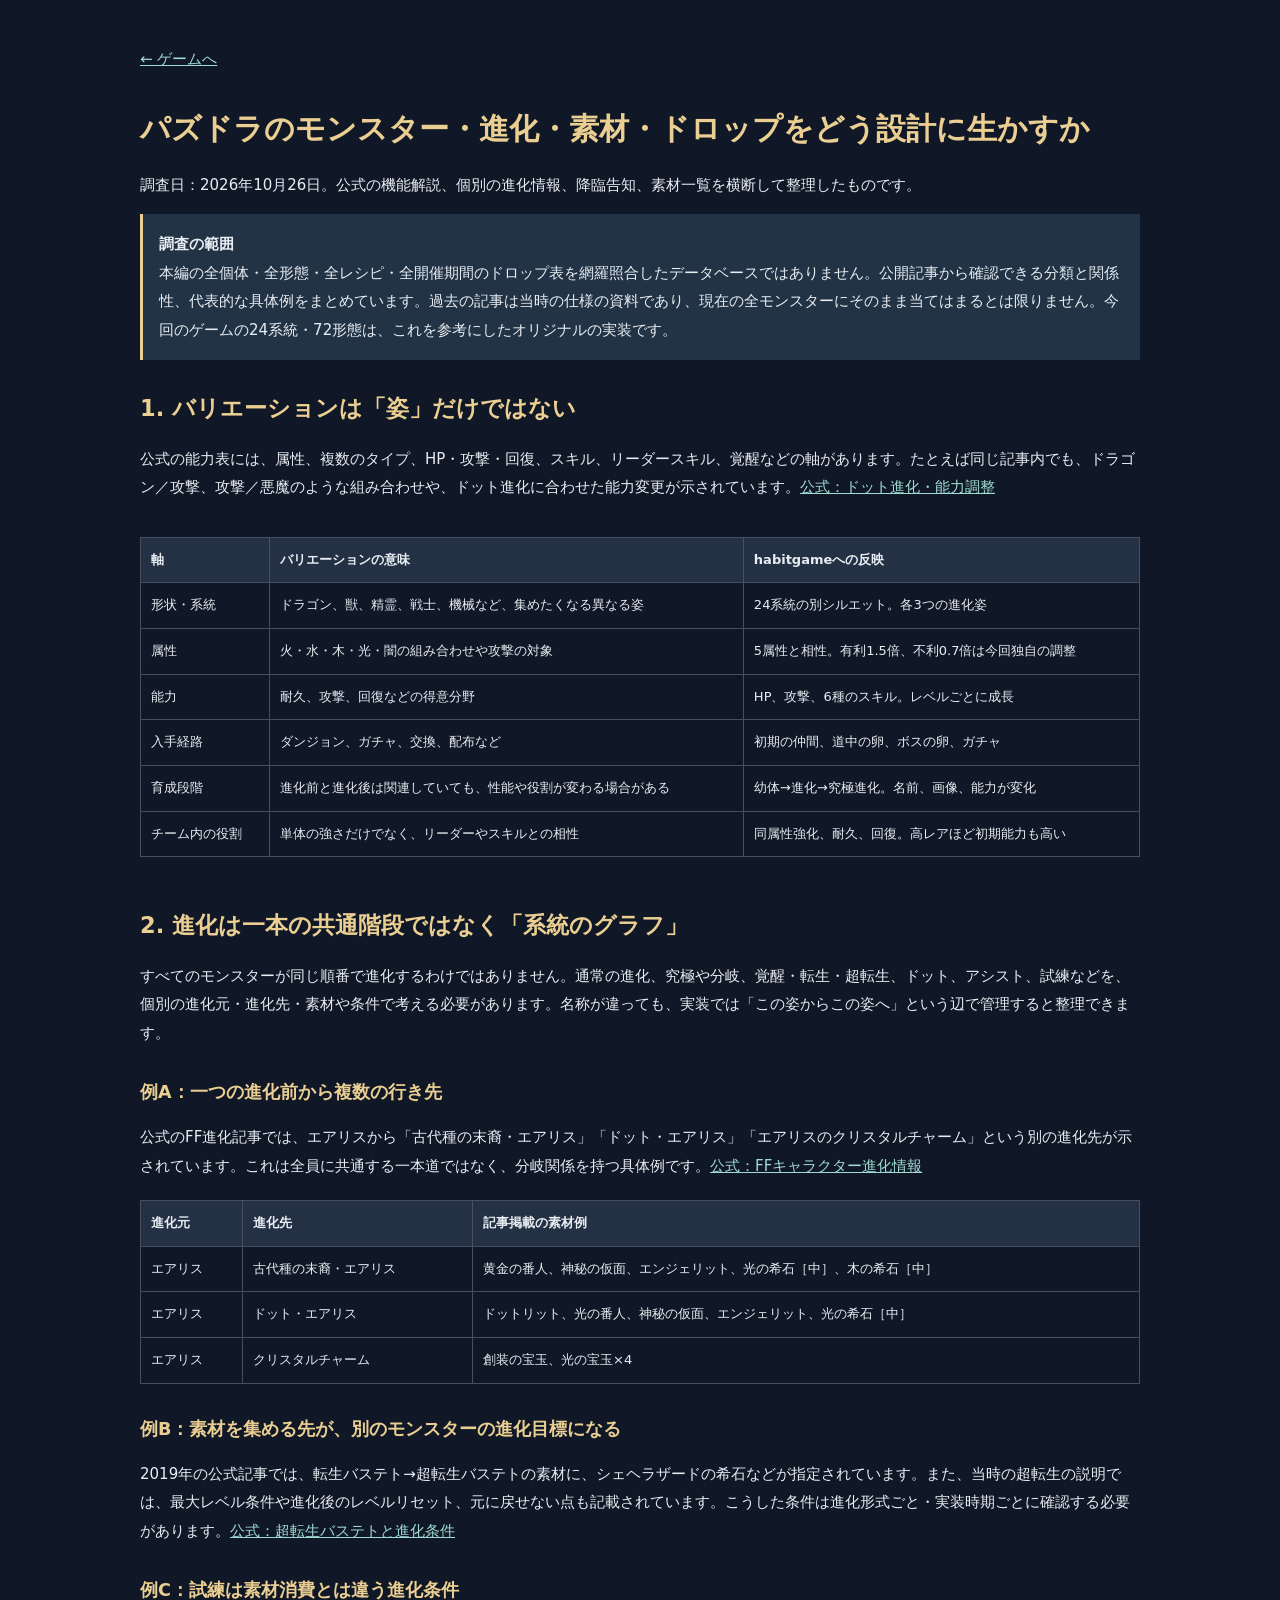
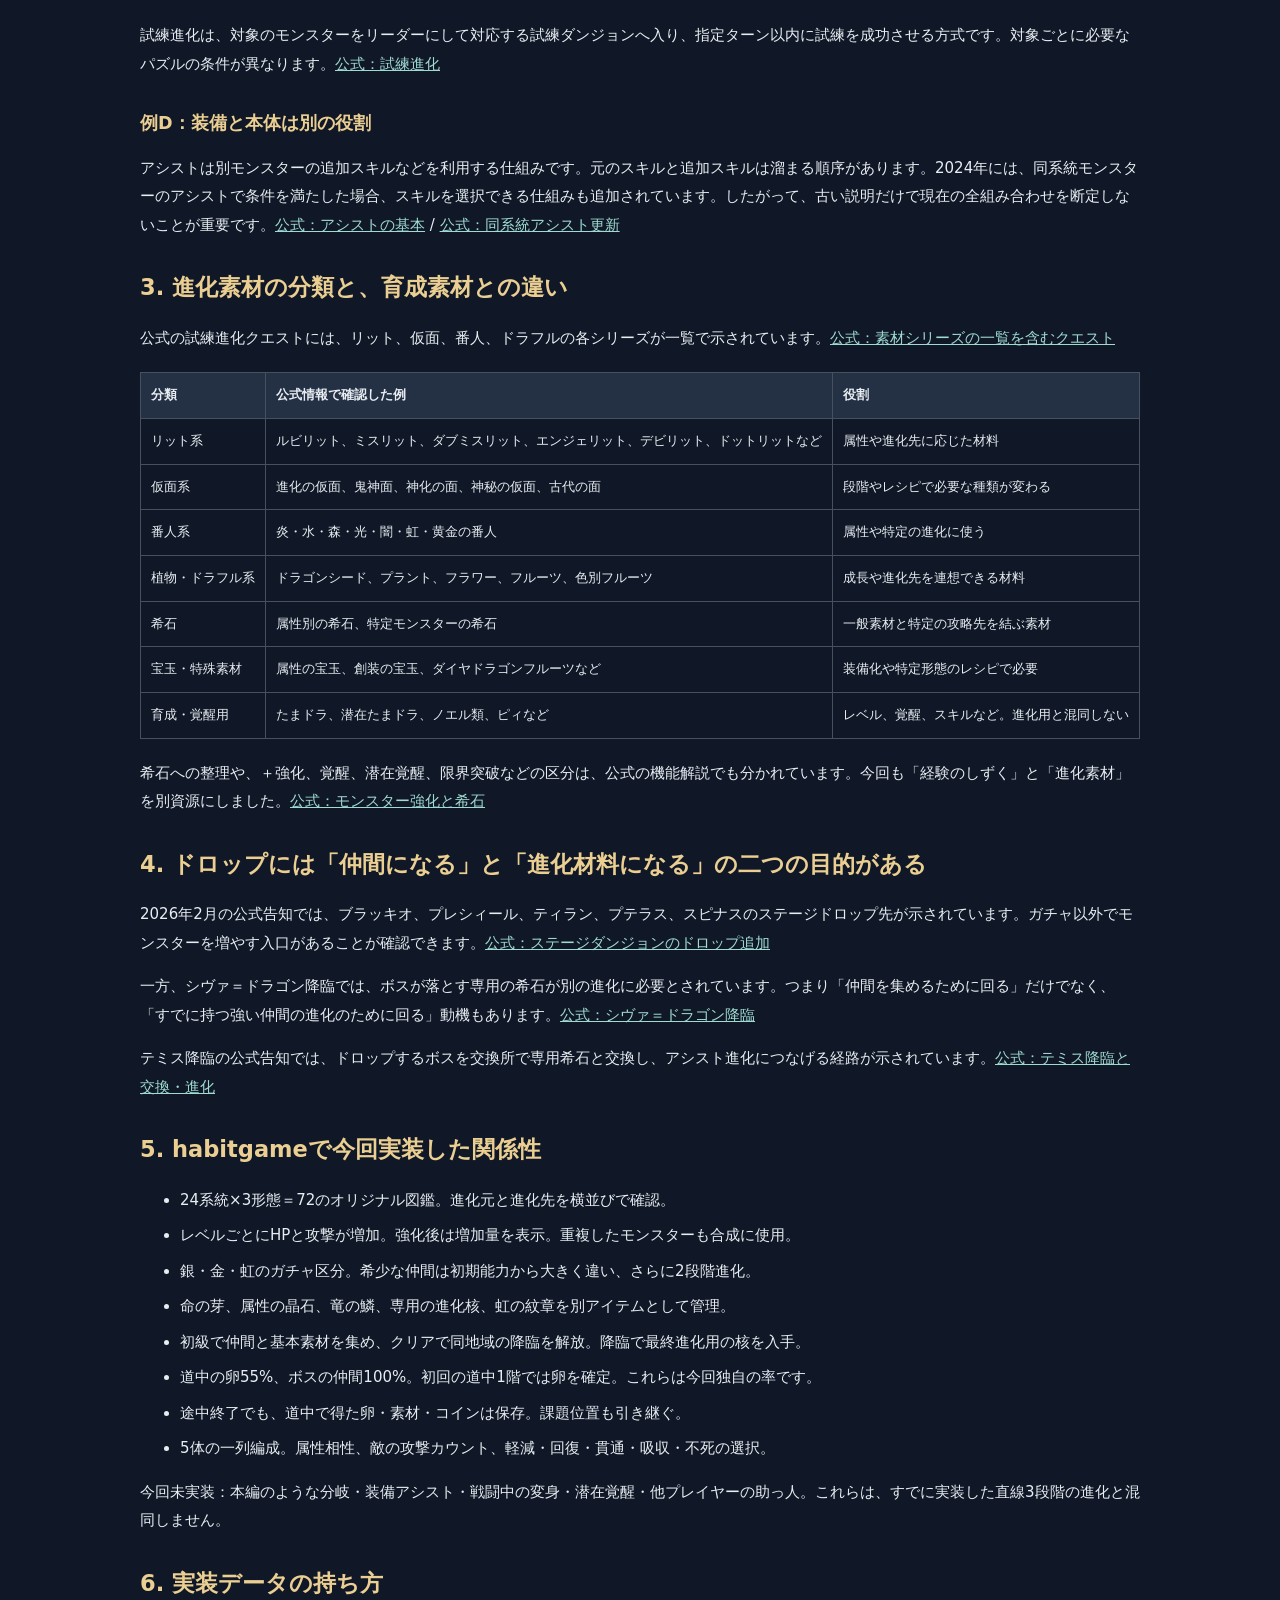
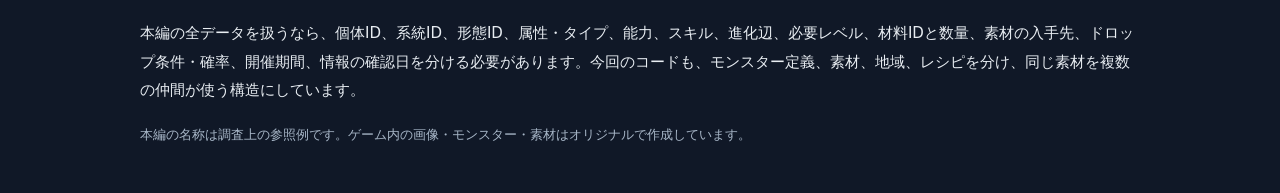
==== research.html @ 25b055cc "Release v3: illustrated monsters, dedicated battles, growth and material evolution" ====
<!doctype html><html lang="ja"><head><meta charset="utf-8"><meta name="viewport" content="width=device-width,initial-scale=1"><title>パズドラ：モンスター・進化・素材・ドロップの調査メモ</title><style>body{font:15px/1.9 system-ui,sans-serif;background:#101827;color:#e8edf2;max-width:1000px;padding:30px 22px;margin:auto}h1,h2,h3{color:#ebcf92;line-height:1.5;margin-top:32px}a{color:#9fdbd1}table{border-collapse:collapse;width:100%;font-size:13px;margin:20px 0}td,th{border:1px solid #465061;padding:10px;text-align:left}th{background:#243145}.note{background:#233346;border-left:3px solid #eacf91;padding:16px}small{color:#a7b6c7}.table-scroll{overflow:auto}li{margin:7px 0}</style></head><body>
<p><a href="./">← ゲームへ</a></p><h1>パズドラのモンスター・進化・素材・ドロップをどう設計に生かすか</h1><p>調査日：2026年10月26日。公式の機能解説、個別の進化情報、降臨告知、素材一覧を横断して整理したものです。</p>
<div class="note"><strong>調査の範囲</strong><br>本編の全個体・全形態・全レシピ・全開催期間のドロップ表を網羅照合したデータベースではありません。公開記事から確認できる分類と関係性、代表的な具体例をまとめています。過去の記事は当時の仕様の資料であり、現在の全モンスターにそのまま当てはまるとは限りません。今回のゲームの24系統・72形態は、これを参考にしたオリジナルの実装です。</div>
<h2>1. バリエーションは「姿」だけではない</h2><p>公式の能力表には、属性、複数のタイプ、HP・攻撃・回復、スキル、リーダースキル、覚醒などの軸があります。たとえば同じ記事内でも、ドラゴン／攻撃、攻撃／悪魔のような組み合わせや、ドット進化に合わせた能力変更が示されています。<a href="https://pad.gungho.jp/member/adjust/200929/index.html">公式：ドット進化・能力調整</a></p>
<div class="table-scroll"><table><tr><th>軸</th><th>バリエーションの意味</th><th>habitgameへの反映</th></tr><tr><td>形状・系統</td><td>ドラゴン、獣、精霊、戦士、機械など、集めたくなる異なる姿</td><td>24系統の別シルエット。各3つの進化姿</td></tr><tr><td>属性</td><td>火・水・木・光・闇の組み合わせや攻撃の対象</td><td>5属性と相性。有利1.5倍、不利0.7倍は今回独自の調整</td></tr><tr><td>能力</td><td>耐久、攻撃、回復などの得意分野</td><td>HP、攻撃、6種のスキル。レベルごとに成長</td></tr><tr><td>入手経路</td><td>ダンジョン、ガチャ、交換、配布など</td><td>初期の仲間、道中の卵、ボスの卵、ガチャ</td></tr><tr><td>育成段階</td><td>進化前と進化後は関連していても、性能や役割が変わる場合がある</td><td>幼体→進化→究極進化。名前、画像、能力が変化</td></tr><tr><td>チーム内の役割</td><td>単体の強さだけでなく、リーダーやスキルとの相性</td><td>同属性強化、耐久、回復。高レアほど初期能力も高い</td></tr></table></div>
<h2>2. 進化は一本の共通階段ではなく「系統のグラフ」</h2><p>すべてのモンスターが同じ順番で進化するわけではありません。通常の進化、究極や分岐、覚醒・転生・超転生、ドット、アシスト、試練などを、個別の進化元・進化先・素材や条件で考える必要があります。名称が違っても、実装では「この姿からこの姿へ」という辺で管理すると整理できます。</p>
<h3>例A：一つの進化前から複数の行き先</h3><p>公式のFF進化記事では、エアリスから「古代種の末裔・エアリス」「ドット・エアリス」「エアリスのクリスタルチャーム」という別の進化先が示されています。これは全員に共通する一本道ではなく、分岐関係を持つ具体例です。<a href="https://pad.gungho.jp/member/collabo/ff_series/190628/shinka.html">公式：FFキャラクター進化情報</a></p>
<table><tr><th>進化元</th><th>進化先</th><th>記事掲載の素材例</th></tr><tr><td>エアリス</td><td>古代種の末裔・エアリス</td><td>黄金の番人、神秘の仮面、エンジェリット、光の希石［中］、木の希石［中］</td></tr><tr><td>エアリス</td><td>ドット・エアリス</td><td>ドットリット、光の番人、神秘の仮面、エンジェリット、光の希石［中］</td></tr><tr><td>エアリス</td><td>クリスタルチャーム</td><td>創装の宝玉、光の宝玉×4</td></tr></table>
<h3>例B：素材を集める先が、別のモンスターの進化目標になる</h3><p>2019年の公式記事では、転生バステト→超転生バステトの素材に、シェヘラザードの希石などが指定されています。また、当時の超転生の説明では、最大レベル条件や進化後のレベルリセット、元に戻せない点も記載されています。こうした条件は進化形式ごと・実装時期ごとに確認する必要があります。<a href="https://pad.gungho.jp/member/sinka/powerup/190409.html">公式：超転生バステトと進化条件</a></p>
<h3>例C：試練は素材消費とは違う進化条件</h3><p>試練進化は、対象のモンスターをリーダーにして対応する試練ダンジョンへ入り、指定ターン以内に試練を成功させる方式です。対象ごとに必要なパズルの条件が異なります。<a href="https://pad.gungho.jp/member/adjust/2311/">公式：試練進化</a></p>
<h3>例D：装備と本体は別の役割</h3><p>アシストは別モンスターの追加スキルなどを利用する仕組みです。元のスキルと追加スキルは溜まる順序があります。2024年には、同系統モンスターのアシストで条件を満たした場合、スキルを選択できる仕組みも追加されています。したがって、古い説明だけで現在の全組み合わせを断定しないことが重要です。<a href="https://pad.gungho.jp/member/assist/191224/index.html">公式：アシストの基本</a> / <a href="https://pad.gungho.jp/member/updates/21_8/">公式：同系統アシスト更新</a></p>
<h2>3. 進化素材の分類と、育成素材との違い</h2><p>公式の試練進化クエストには、リット、仮面、番人、ドラフルの各シリーズが一覧で示されています。<a href="https://pad.gungho.jp/member/event/2501/quest/">公式：素材シリーズの一覧を含むクエスト</a></p>
<table><tr><th>分類</th><th>公式情報で確認した例</th><th>役割</th></tr><tr><td>リット系</td><td>ルビリット、ミスリット、ダブミスリット、エンジェリット、デビリット、ドットリットなど</td><td>属性や進化先に応じた材料</td></tr><tr><td>仮面系</td><td>進化の仮面、鬼神面、神化の面、神秘の仮面、古代の面</td><td>段階やレシピで必要な種類が変わる</td></tr><tr><td>番人系</td><td>炎・水・森・光・闇・虹・黄金の番人</td><td>属性や特定の進化に使う</td></tr><tr><td>植物・ドラフル系</td><td>ドラゴンシード、プラント、フラワー、フルーツ、色別フルーツ</td><td>成長や進化先を連想できる材料</td></tr><tr><td>希石</td><td>属性別の希石、特定モンスターの希石</td><td>一般素材と特定の攻略先を結ぶ素材</td></tr><tr><td>宝玉・特殊素材</td><td>属性の宝玉、創装の宝玉、ダイヤドラゴンフルーツなど</td><td>装備化や特定形態のレシピで必要</td></tr><tr><td>育成・覚醒用</td><td>たまドラ、潜在たまドラ、ノエル類、ピィなど</td><td>レベル、覚醒、スキルなど。進化用と混同しない</td></tr></table>
<p>希石への整理や、＋強化、覚醒、潜在覚醒、限界突破などの区分は、公式の機能解説でも分かれています。今回も「経験のしずく」と「進化素材」を別資源にしました。<a href="https://pad.gungho.jp/member/updates/180527_system.html">公式：モンスター強化と希石</a></p>
<h2>4. ドロップには「仲間になる」と「進化材料になる」の二つの目的がある</h2><p>2026年2月の公式告知では、ブラッキオ、プレシィール、ティラン、プテラス、スピナスのステージドロップ先が示されています。ガチャ以外でモンスターを増やす入口があることが確認できます。<a href="https://pad.gungho.jp/jp/notice/58">公式：ステージダンジョンのドロップ追加</a></p>
<p>一方、シヴァ＝ドラゴン降臨では、ボスが落とす専用の希石が別の進化に必要とされています。つまり「仲間を集めるために回る」だけでなく、「すでに持つ強い仲間の進化のために回る」動機もあります。<a href="https://pad.gungho.jp/member/advent/220623/">公式：シヴァ＝ドラゴン降臨</a></p>
<p>テミス降臨の公式告知では、ドロップするボスを交換所で専用希石と交換し、アシスト進化につなげる経路が示されています。<a href="https://pad.gungho.jp/member/advent/2508/">公式：テミス降臨と交換・進化</a></p>
<h2>5. habitgameで今回実装した関係性</h2><ul><li>24系統×3形態＝72のオリジナル図鑑。進化元と進化先を横並びで確認。</li><li>レベルごとにHPと攻撃が増加。強化後は増加量を表示。重複したモンスターも合成に使用。</li><li>銀・金・虹のガチャ区分。希少な仲間は初期能力から大きく違い、さらに2段階進化。</li><li>命の芽、属性の晶石、竜の鱗、専用の進化核、虹の紋章を別アイテムとして管理。</li><li>初級で仲間と基本素材を集め、クリアで同地域の降臨を解放。降臨で最終進化用の核を入手。</li><li>道中の卵55%、ボスの仲間100%。初回の道中1階では卵を確定。これらは今回独自の率です。</li><li>途中終了でも、道中で得た卵・素材・コインは保存。課題位置も引き継ぐ。</li><li>5体の一列編成。属性相性、敵の攻撃カウント、軽減・回復・貫通・吸収・不死の選択。</li></ul>
<p>今回未実装：本編のような分岐・装備アシスト・戦闘中の変身・潜在覚醒・他プレイヤーの助っ人。これらは、すでに実装した直線3段階の進化と混同しません。</p>
<h2>6. 実装データの持ち方</h2><p>本編の全データを扱うなら、個体ID、系統ID、形態ID、属性・タイプ、能力、スキル、進化辺、必要レベル、材料IDと数量、素材の入手先、ドロップ条件・確率、開催期間、情報の確認日を分ける必要があります。今回のコードも、モンスター定義、素材、地域、レシピを分け、同じ素材を複数の仲間が使う構造にしています。</p>
<p><small>本編の名称は調査上の参照例です。ゲーム内の画像・モンスター・素材はオリジナルで作成しています。</small></p>
</body></html>
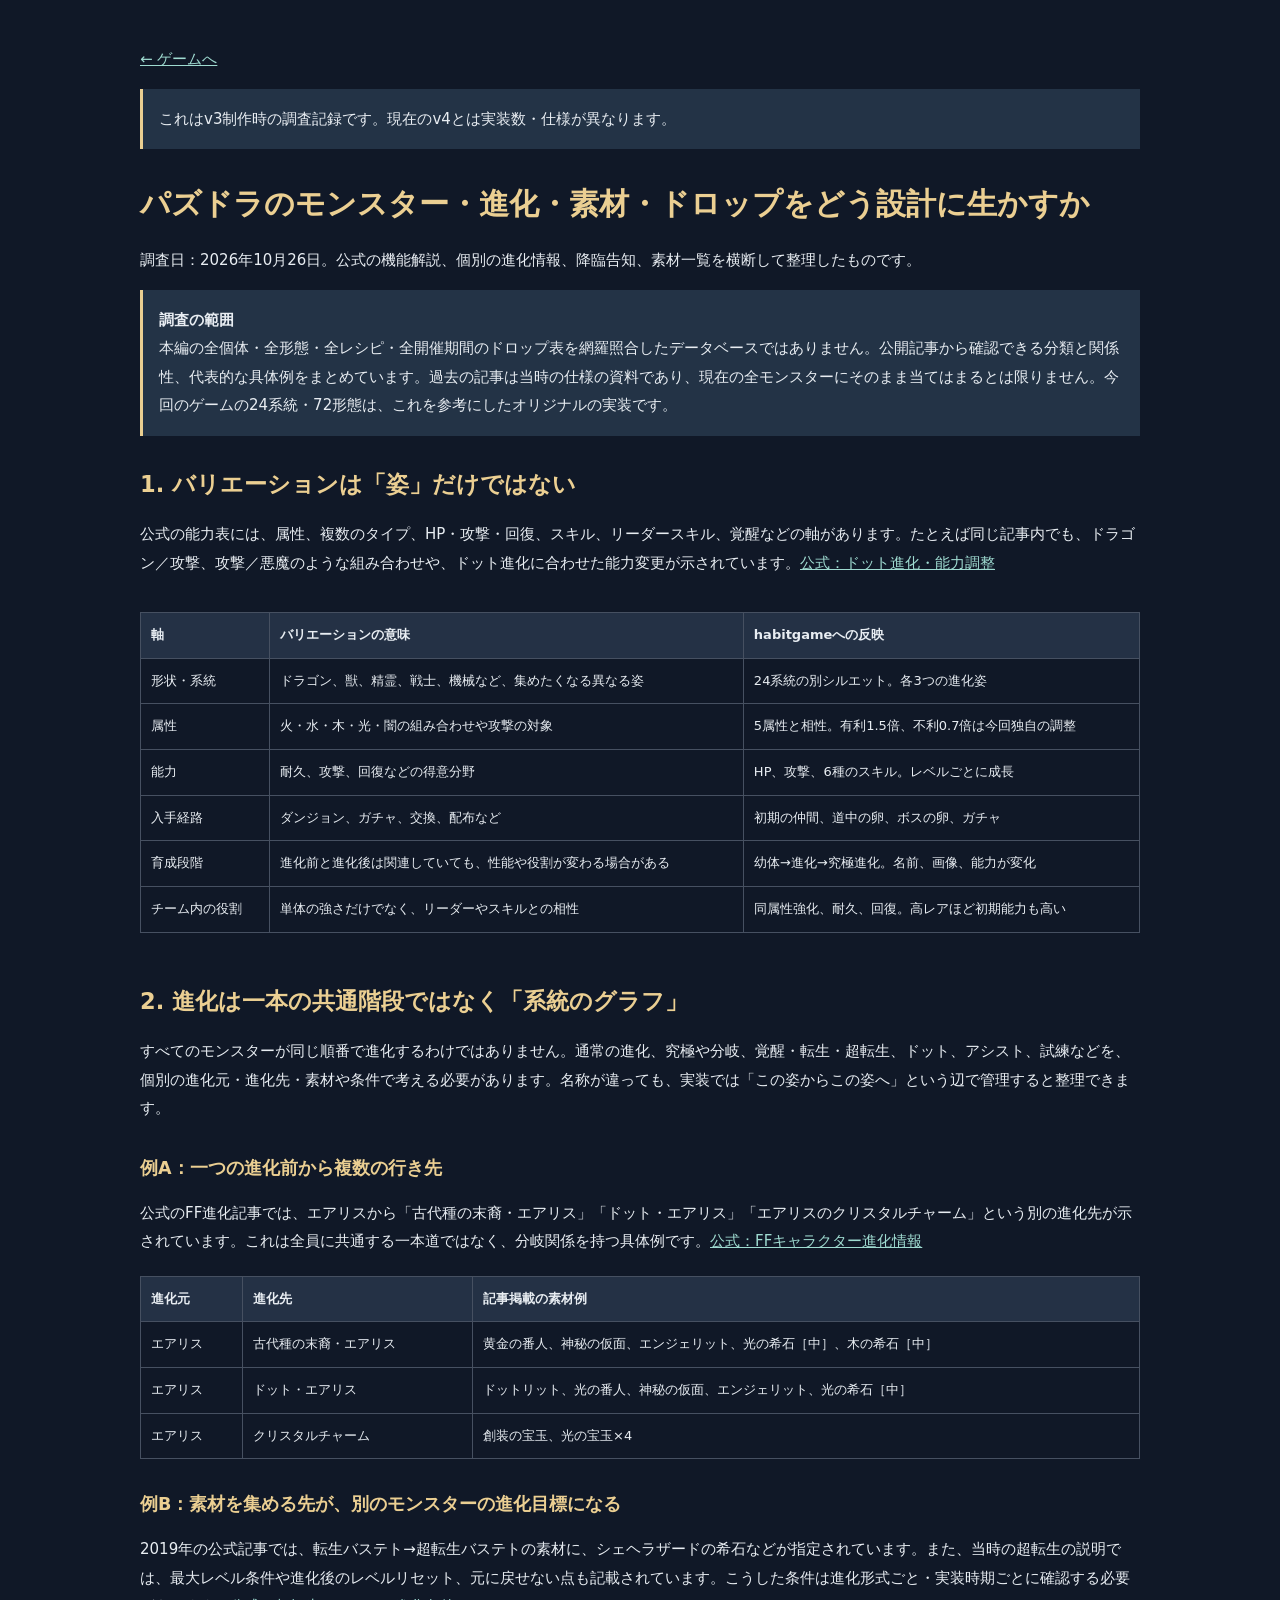
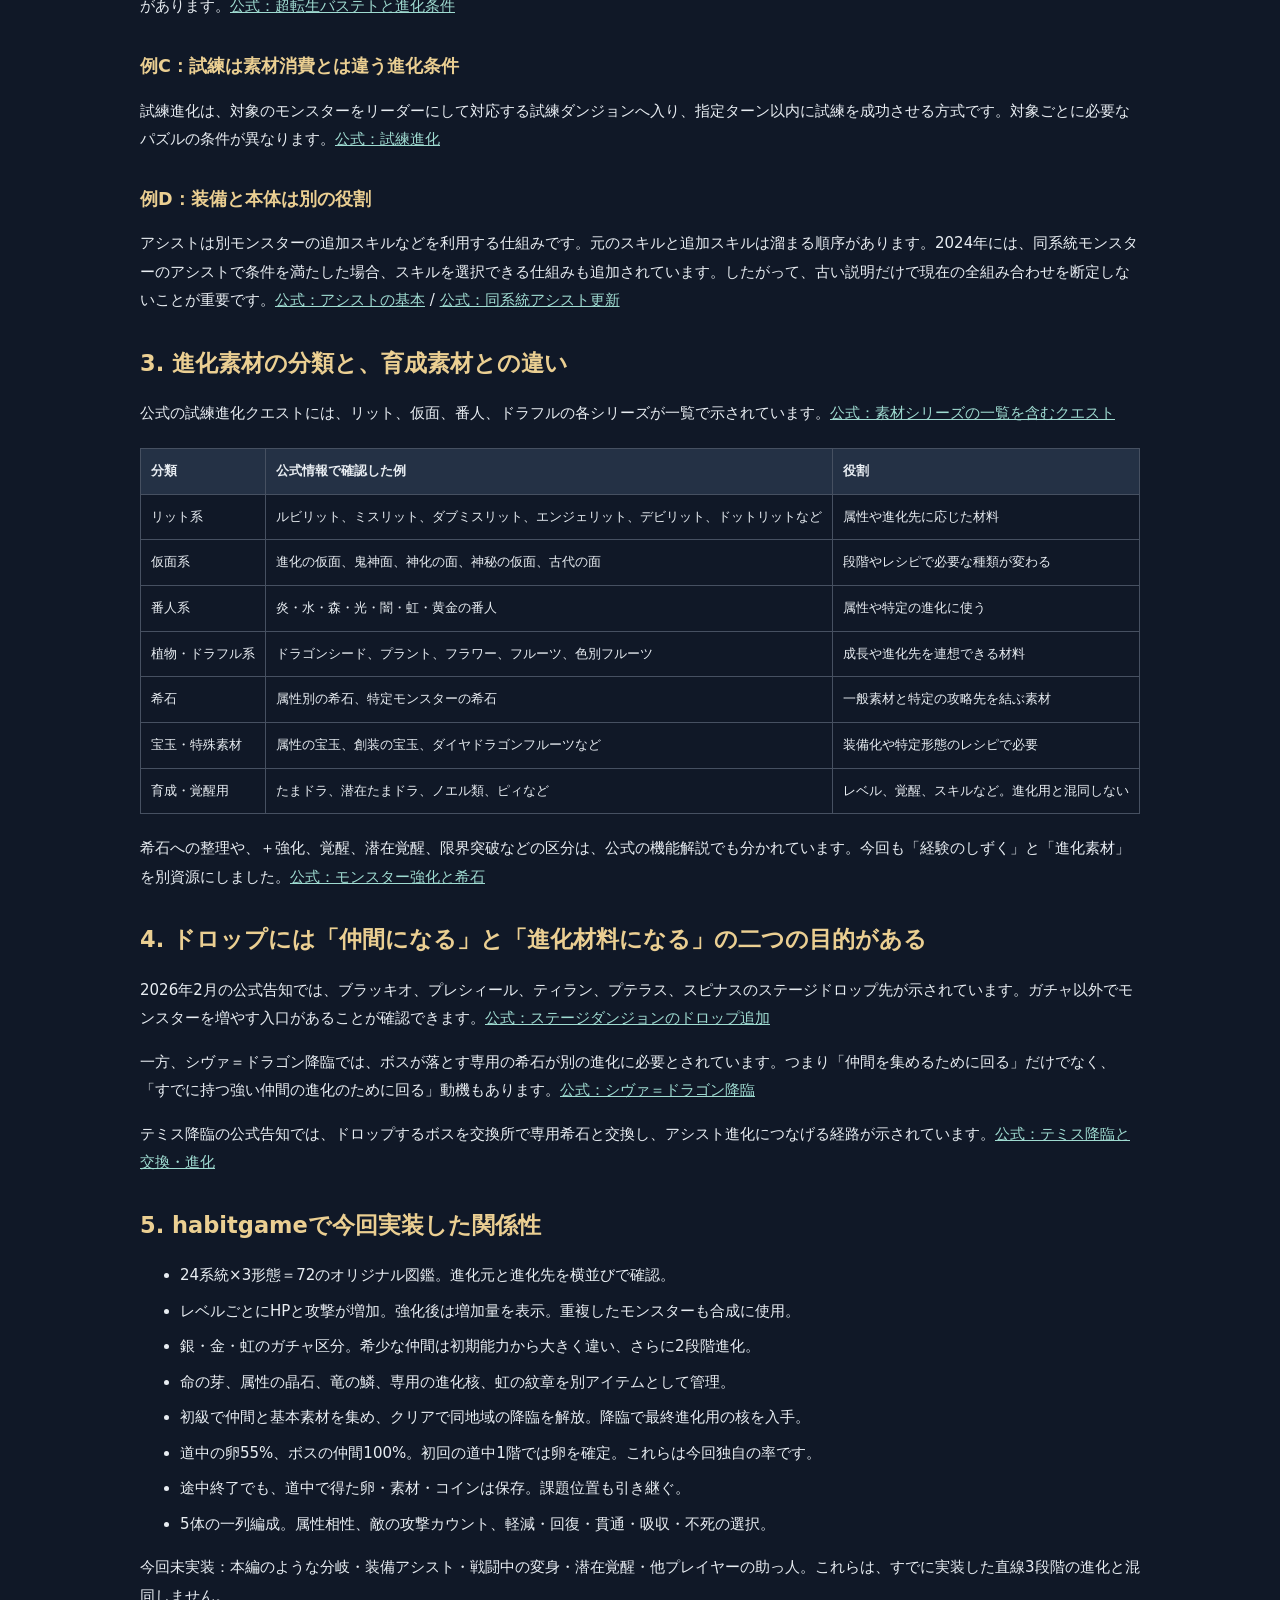
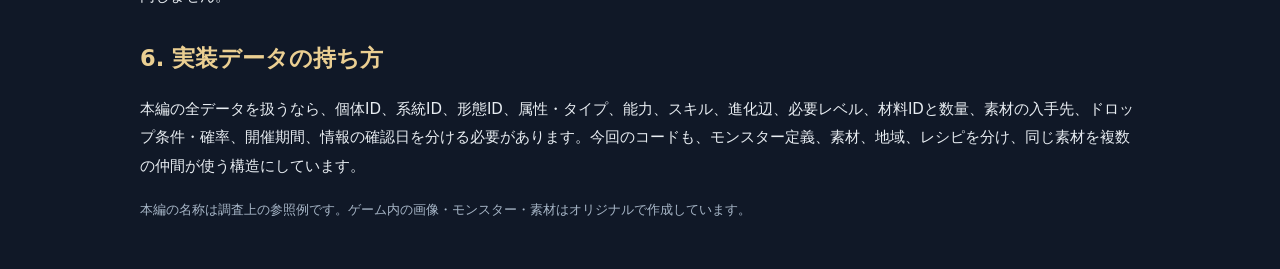
==== commit b711508b: "Release v4: hidden world, lifelong companions, 240 species and cinematic rewards" ====
--- a/research.html
+++ b/research.html
@@ -1,5 +1,5 @@
 <!doctype html><html lang="ja"><head><meta charset="utf-8"><meta name="viewport" content="width=device-width,initial-scale=1"><title>パズドラ：モンスター・進化・素材・ドロップの調査メモ</title><style>body{font:15px/1.9 system-ui,sans-serif;background:#101827;color:#e8edf2;max-width:1000px;padding:30px 22px;margin:auto}h1,h2,h3{color:#ebcf92;line-height:1.5;margin-top:32px}a{color:#9fdbd1}table{border-collapse:collapse;width:100%;font-size:13px;margin:20px 0}td,th{border:1px solid #465061;padding:10px;text-align:left}th{background:#243145}.note{background:#233346;border-left:3px solid #eacf91;padding:16px}small{color:#a7b6c7}.table-scroll{overflow:auto}li{margin:7px 0}</style></head><body>
-<p><a href="./">← ゲームへ</a></p><h1>パズドラのモンスター・進化・素材・ドロップをどう設計に生かすか</h1><p>調査日：2026年10月26日。公式の機能解説、個別の進化情報、降臨告知、素材一覧を横断して整理したものです。</p>
+<p><a href="./">← ゲームへ</a></p><p class="note">これはv3制作時の調査記録です。現在のv4とは実装数・仕様が異なります。</p><h1>パズドラのモンスター・進化・素材・ドロップをどう設計に生かすか</h1><p>調査日：2026年10月26日。公式の機能解説、個別の進化情報、降臨告知、素材一覧を横断して整理したものです。</p>
 <div class="note"><strong>調査の範囲</strong><br>本編の全個体・全形態・全レシピ・全開催期間のドロップ表を網羅照合したデータベースではありません。公開記事から確認できる分類と関係性、代表的な具体例をまとめています。過去の記事は当時の仕様の資料であり、現在の全モンスターにそのまま当てはまるとは限りません。今回のゲームの24系統・72形態は、これを参考にしたオリジナルの実装です。</div>
 <h2>1. バリエーションは「姿」だけではない</h2><p>公式の能力表には、属性、複数のタイプ、HP・攻撃・回復、スキル、リーダースキル、覚醒などの軸があります。たとえば同じ記事内でも、ドラゴン／攻撃、攻撃／悪魔のような組み合わせや、ドット進化に合わせた能力変更が示されています。<a href="https://pad.gungho.jp/member/adjust/200929/index.html">公式：ドット進化・能力調整</a></p>
 <div class="table-scroll"><table><tr><th>軸</th><th>バリエーションの意味</th><th>habitgameへの反映</th></tr><tr><td>形状・系統</td><td>ドラゴン、獣、精霊、戦士、機械など、集めたくなる異なる姿</td><td>24系統の別シルエット。各3つの進化姿</td></tr><tr><td>属性</td><td>火・水・木・光・闇の組み合わせや攻撃の対象</td><td>5属性と相性。有利1.5倍、不利0.7倍は今回独自の調整</td></tr><tr><td>能力</td><td>耐久、攻撃、回復などの得意分野</td><td>HP、攻撃、6種のスキル。レベルごとに成長</td></tr><tr><td>入手経路</td><td>ダンジョン、ガチャ、交換、配布など</td><td>初期の仲間、道中の卵、ボスの卵、ガチャ</td></tr><tr><td>育成段階</td><td>進化前と進化後は関連していても、性能や役割が変わる場合がある</td><td>幼体→進化→究極進化。名前、画像、能力が変化</td></tr><tr><td>チーム内の役割</td><td>単体の強さだけでなく、リーダーやスキルとの相性</td><td>同属性強化、耐久、回復。高レアほど初期能力も高い</td></tr></table></div>
